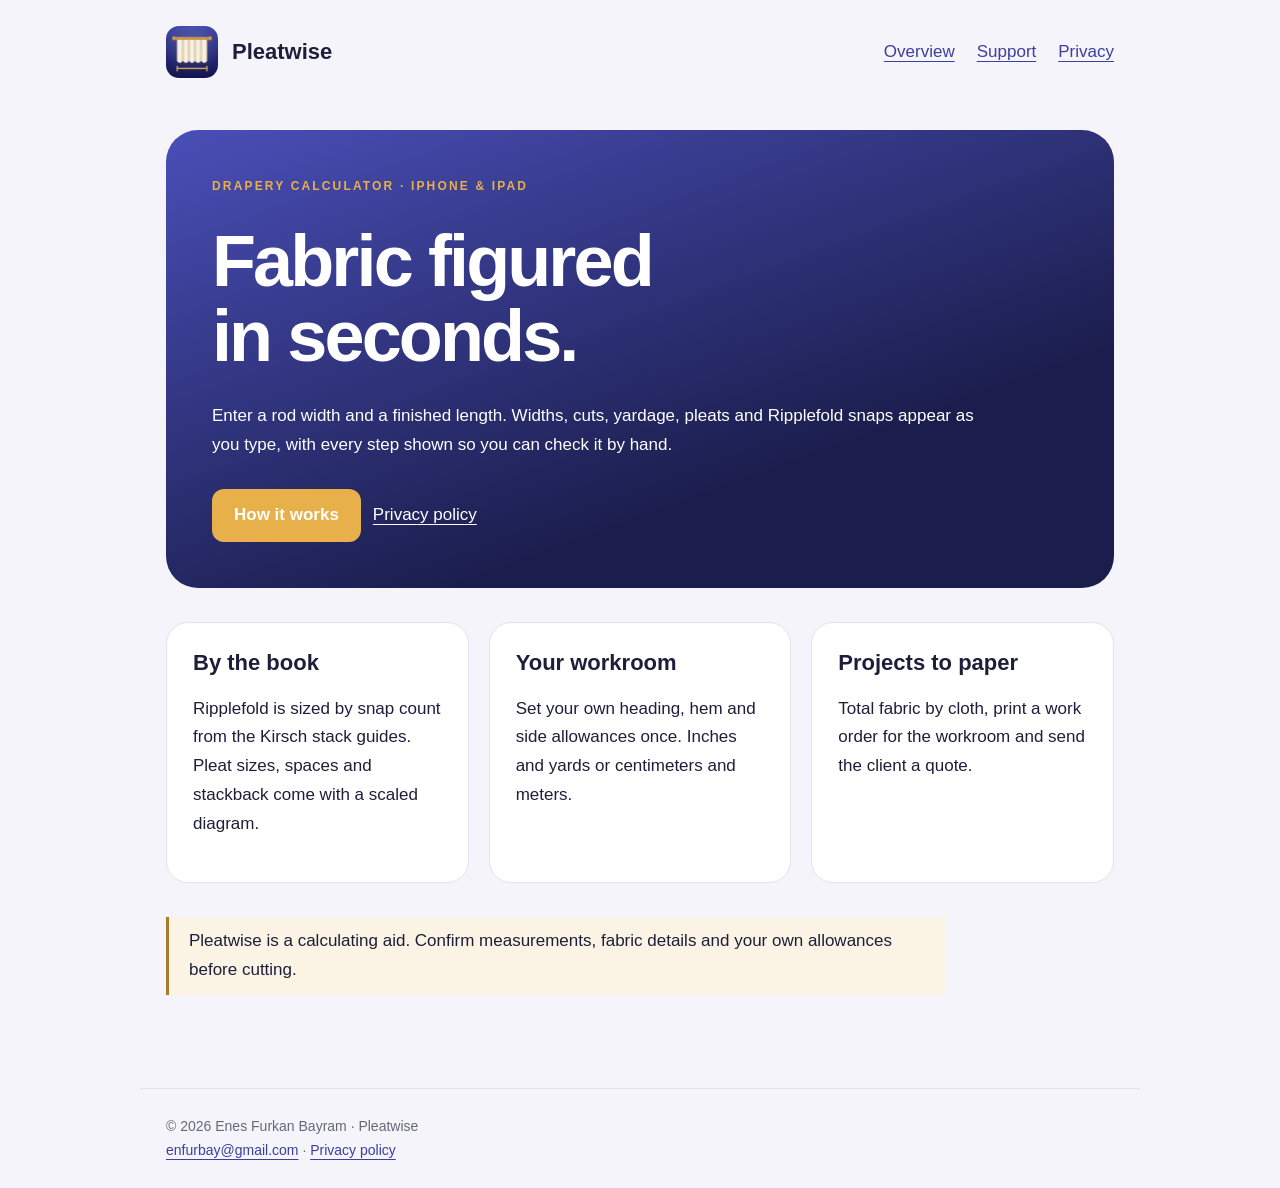
==== index.html @ b99120d1 "Pleatwise support site" ====
<!doctype html><html lang="en"><head><meta charset="utf-8"><meta name="viewport" content="width=device-width,initial-scale=1"><meta name="description" content="Pleatwise figures drapery fabric, cuts, pleats and Ripplefold snap counts for custom workrooms on iPhone and iPad."><title>Drapery calculator for workrooms | Pleatwise</title><link rel="icon" href="icon.png"><link rel="stylesheet" href="style.css"></head><body><header><a class="brand" href="index.html"><img src="icon.png" alt="Pleatwise icon">Pleatwise</a><nav><a href="index.html">Overview</a><a href="support.html">Support</a><a href="privacy-policy.html">Privacy</a></nav></header><main><section class="hero"><div class="eyebrow">DRAPERY CALCULATOR · IPHONE & IPAD</div><h1>Fabric figured<br>in seconds.</h1><p>Enter a rod width and a finished length. Widths, cuts, yardage, pleats and Ripplefold snaps appear as you type, with every step shown so you can check it by hand.</p><a class="button" href="support.html">How it works</a><a href="privacy-policy.html">Privacy policy</a></section><section class="grid"><div class="card"><h2>By the book</h2><p>Ripplefold is sized by snap count from the Kirsch stack guides. Pleat sizes, spaces and stackback come with a scaled diagram.</p></div><div class="card"><h2>Your workroom</h2><p>Set your own heading, hem and side allowances once. Inches and yards or centimeters and meters.</p></div><div class="card"><h2>Projects to paper</h2><p>Total fabric by cloth, print a work order for the workroom and send the client a quote.</p></div></section><p class="notice">Pleatwise is a calculating aid. Confirm measurements, fabric details and your own allowances before cutting.</p></main><footer>© 2026 Enes Furkan Bayram · Pleatwise<br><a href="mailto:enfurbay@gmail.com">enfurbay@gmail.com</a> · <a href="privacy-policy.html">Privacy policy</a></footer></body></html>
---- style.css ----
*{box-sizing:border-box}
body{margin:0;color:#1d1f3a;background:#f5f4fb;font:17px/1.7 -apple-system,BlinkMacSystemFont,"Segoe UI",sans-serif}
header,main,footer{max-width:1000px;margin:auto;padding:26px}
header{display:flex;align-items:center;justify-content:space-between;gap:24px}
a{color:#3b3f9e;text-underline-offset:4px}
nav{display:flex;gap:22px}
.brand{display:flex;align-items:center;gap:14px;font-size:22px;font-weight:700;color:inherit;text-decoration:none}
.brand img{width:52px;border-radius:13px}
h1{font-size:clamp(38px,7vw,72px);line-height:1.04;letter-spacing:-.04em;margin:28px 0}
h2{font-size:26px;line-height:1.25;margin-top:38px}
p,li{max-width:780px}
.eyebrow{font-size:12px;letter-spacing:.18em;color:#a8792d;font-weight:700}
.hero{padding:46px;border-radius:32px;color:#fff;background:linear-gradient(160deg,#4a4fb8,#1b1e4d 70%)}
.hero .eyebrow{color:#e8b04a}.hero a{color:#fff}
.button{display:inline-block;padding:12px 22px;border-radius:12px;background:#e8b04a;color:#1b1e4d;text-decoration:none;font-weight:600;margin:12px 12px 0 0}
.grid{display:grid;grid-template-columns:repeat(auto-fit,minmax(240px,1fr));gap:20px;margin:34px 0}
.card{background:#fff;border:1px solid #e3e2ee;border-radius:22px;padding:26px}
.card h2{margin-top:0;font-size:22px}
footer{border-top:1px solid #e3e2ee;color:#66687a;font-size:14px;margin-top:50px}
.notice{border-left:3px solid #a8792d;padding:10px 20px;background:#fbf3e3}
li{margin:9px 0}
@media(max-width:580px){header{align-items:flex-start;flex-direction:column}header,main,footer{padding:22px}.hero{padding:26px}nav{font-size:15px}}
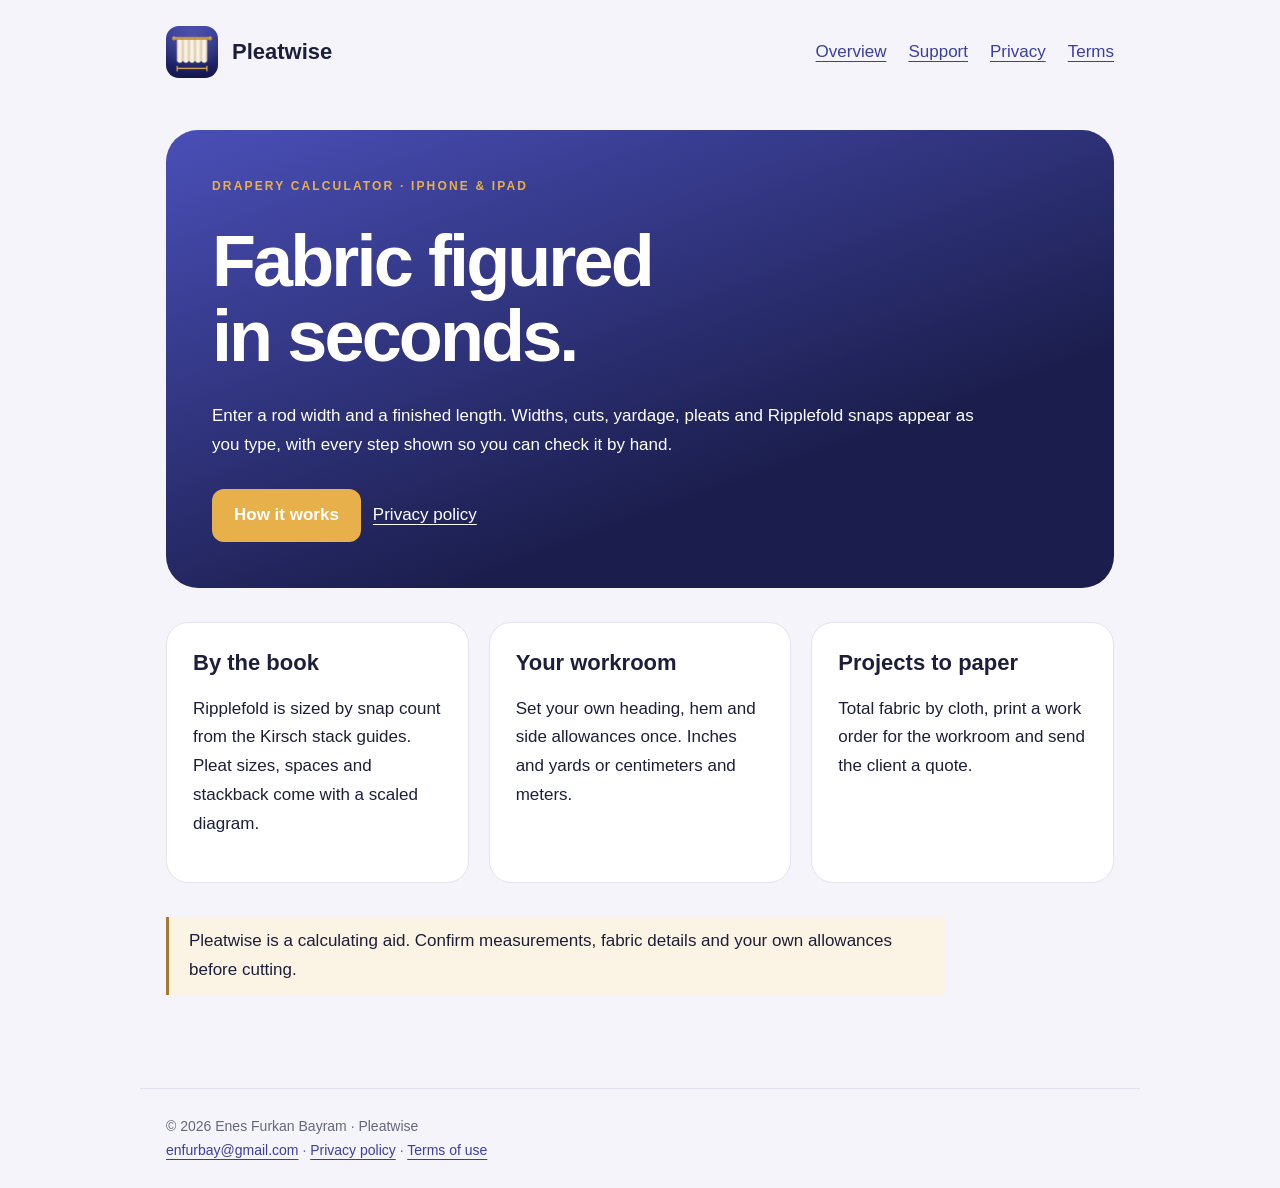
==== commit d29418a0: "Add terms of use" ====
--- a/index.html
+++ b/index.html
@@ -1 +1 @@
-<!doctype html><html lang="en"><head><meta charset="utf-8"><meta name="viewport" content="width=device-width,initial-scale=1"><meta name="description" content="Pleatwise figures drapery fabric, cuts, pleats and Ripplefold snap counts for custom workrooms on iPhone and iPad."><title>Drapery calculator for workrooms | Pleatwise</title><link rel="icon" href="icon.png"><link rel="stylesheet" href="style.css"></head><body><header><a class="brand" href="index.html"><img src="icon.png" alt="Pleatwise icon">Pleatwise</a><nav><a href="index.html">Overview</a><a href="support.html">Support</a><a href="privacy-policy.html">Privacy</a></nav></header><main><section class="hero"><div class="eyebrow">DRAPERY CALCULATOR · IPHONE & IPAD</div><h1>Fabric figured<br>in seconds.</h1><p>Enter a rod width and a finished length. Widths, cuts, yardage, pleats and Ripplefold snaps appear as you type, with every step shown so you can check it by hand.</p><a class="button" href="support.html">How it works</a><a href="privacy-policy.html">Privacy policy</a></section><section class="grid"><div class="card"><h2>By the book</h2><p>Ripplefold is sized by snap count from the Kirsch stack guides. Pleat sizes, spaces and stackback come with a scaled diagram.</p></div><div class="card"><h2>Your workroom</h2><p>Set your own heading, hem and side allowances once. Inches and yards or centimeters and meters.</p></div><div class="card"><h2>Projects to paper</h2><p>Total fabric by cloth, print a work order for the workroom and send the client a quote.</p></div></section><p class="notice">Pleatwise is a calculating aid. Confirm measurements, fabric details and your own allowances before cutting.</p></main><footer>© 2026 Enes Furkan Bayram · Pleatwise<br><a href="mailto:enfurbay@gmail.com">enfurbay@gmail.com</a> · <a href="privacy-policy.html">Privacy policy</a></footer></body></html>+<!doctype html><html lang="en"><head><meta charset="utf-8"><meta name="viewport" content="width=device-width,initial-scale=1"><meta name="description" content="Pleatwise figures drapery fabric, cuts, pleats and Ripplefold snap counts for custom workrooms on iPhone and iPad."><title>Drapery calculator for workrooms | Pleatwise</title><link rel="icon" href="icon.png"><link rel="stylesheet" href="style.css"></head><body><header><a class="brand" href="index.html"><img src="icon.png" alt="Pleatwise icon">Pleatwise</a><nav><a href="index.html">Overview</a><a href="support.html">Support</a><a href="privacy-policy.html">Privacy</a><a href="terms.html">Terms</a></nav></header><main><section class="hero"><div class="eyebrow">DRAPERY CALCULATOR · IPHONE & IPAD</div><h1>Fabric figured<br>in seconds.</h1><p>Enter a rod width and a finished length. Widths, cuts, yardage, pleats and Ripplefold snaps appear as you type, with every step shown so you can check it by hand.</p><a class="button" href="support.html">How it works</a><a href="privacy-policy.html">Privacy policy</a></section><section class="grid"><div class="card"><h2>By the book</h2><p>Ripplefold is sized by snap count from the Kirsch stack guides. Pleat sizes, spaces and stackback come with a scaled diagram.</p></div><div class="card"><h2>Your workroom</h2><p>Set your own heading, hem and side allowances once. Inches and yards or centimeters and meters.</p></div><div class="card"><h2>Projects to paper</h2><p>Total fabric by cloth, print a work order for the workroom and send the client a quote.</p></div></section><p class="notice">Pleatwise is a calculating aid. Confirm measurements, fabric details and your own allowances before cutting.</p></main><footer>© 2026 Enes Furkan Bayram · Pleatwise<br><a href="mailto:enfurbay@gmail.com">enfurbay@gmail.com</a> · <a href="privacy-policy.html">Privacy policy</a> · <a href="terms.html">Terms of use</a></footer></body></html>
